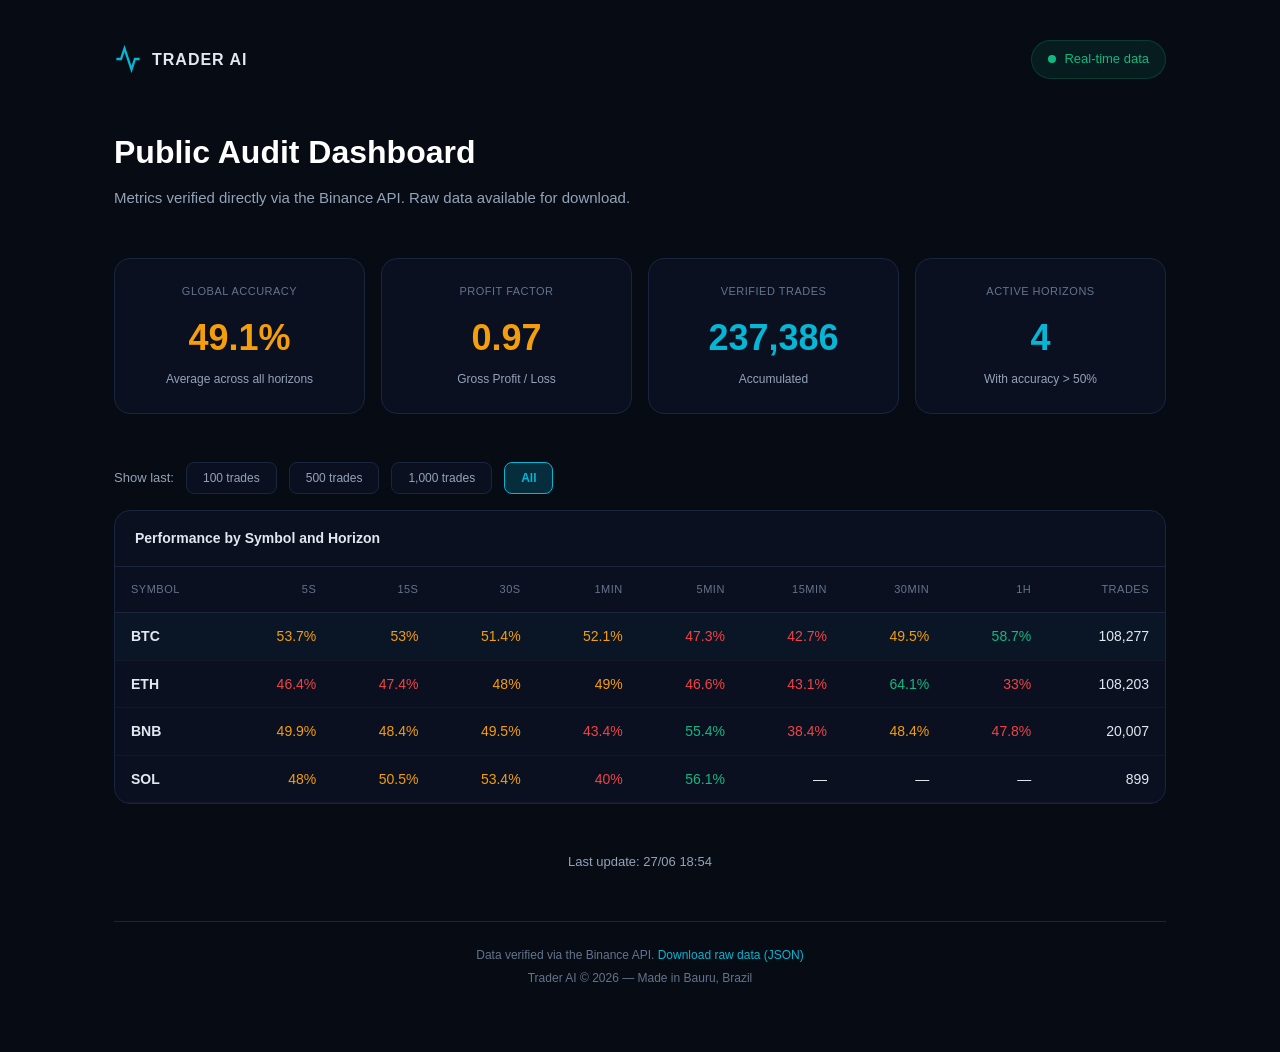
==== dashboard-en.html @ 472f4368 "landing page pronto para o lançamento" ====
<!DOCTYPE html>
<html lang="en">
<head>
    <meta charset="UTF-8">
    <meta name="viewport" content="width=device-width, initial-scale=1.0">
    <meta name="color-scheme" content="light">
    <title>Trader AI — Public Audit</title>
    <link rel="icon" href="data:,">
    <style>
        :root {
            --bg: #060b14;
            --bg-card: #0a1020;
            --border: #1a2540;
            --cyan: #06b6d4;
            --blue: #3b82f6;
            --green: #10b981;
            --red: #ef4444;
            --text: #e2e8f0;
            --text-dim: #94a3b8;
            --text-muted: #64748b;
        }

        * { margin: 0; padding: 0; box-sizing: border-box; }

        body {
            font-family: -apple-system, BlinkMacSystemFont, 'Segoe UI', 'Inter', Roboto, sans-serif;
            background: var(--bg);
            color: var(--text);
            line-height: 1.6;
            -webkit-font-smoothing: antialiased;
            min-height: 100vh;
        }

        .container {
            max-width: 1100px;
            margin: 0 auto;
            padding: 40px 24px;
        }

        /* Header */
        .header {
            display: flex;
            align-items: center;
            justify-content: space-between;
            margin-bottom: 48px;
            flex-wrap: wrap;
            gap: 16px;
        }

        .logo {
            display: flex;
            align-items: center;
            gap: 10px;
            color: var(--text);
            text-decoration: none;
            font-weight: 700;
            font-size: 16px;
            letter-spacing: 1px;
        }

        .logo svg {
            color: var(--cyan);
        }

        .status {
            display: flex;
            align-items: center;
            gap: 8px;
            padding: 8px 16px;
            background: rgba(16, 185, 129, 0.1);
            border: 1px solid rgba(16, 185, 129, 0.2);
            border-radius: 50px;
            font-size: 13px;
            color: var(--green);
        }

        .pulse {
            width: 8px;
            height: 8px;
            background: var(--green);
            border-radius: 50%;
            animation: pulse 2s infinite;
        }

        @keyframes pulse {
            0%, 100% { opacity: 1; }
            50% { opacity: 0.4; }
        }

        h1 {
            font-size: 32px;
            font-weight: 800;
            color: #fff;
            margin-bottom: 8px;
        }

        .subtitle {
            color: var(--text-dim);
            font-size: 15px;
            margin-bottom: 48px;
        }

        /* Cards */
        .cards-grid {
            display: grid;
            grid-template-columns: repeat(4, 1fr);
            gap: 16px;
            margin-bottom: 48px;
        }

        .card {
            background: var(--bg-card);
            border: 1px solid var(--border);
            border-radius: 16px;
            padding: 24px;
            text-align: center;
        }

        .card-label {
            font-size: 11px;
            color: var(--text-muted);
            text-transform: uppercase;
            letter-spacing: 0.5px;
            margin-bottom: 8px;
        }

        .card-value {
            font-size: 36px;
            font-weight: 800;
            color: var(--cyan);
        }

        .card-value.green { color: var(--green); }
        .card-value.yellow { color: #f59e0b; }

        .card-sub {
            font-size: 12px;
            color: var(--text-dim);
            margin-top: 4px;
        }

        /* Tabela */
        .table-section {
            background: var(--bg-card);
            border: 1px solid var(--border);
            border-radius: 16px;
            overflow: hidden;
            margin-bottom: 48px;
        }

        .table-header {
            padding: 16px 20px;
            border-bottom: 1px solid var(--border);
            font-size: 14px;
            font-weight: 600;
            color: var(--text);
        }

        .table-wrapper {
            overflow-x: auto;
        }

        table {
            width: 100%;
            border-collapse: collapse;
            font-size: 14px;
        }

        th {
            text-align: right;
            padding: 14px 16px;
            color: var(--text-muted);
            font-weight: 500;
            font-size: 11px;
            text-transform: uppercase;
            letter-spacing: 0.5px;
            border-bottom: 1px solid var(--border);
        }

        th:first-child { text-align: left; }

        td {
            text-align: right;
            padding: 12px 16px;
            border-bottom: 1px solid rgba(255,255,255,0.04);
            font-weight: 500;
        }

        td:first-child { text-align: left; font-weight: 600; }

        .up { color: var(--green); }
        .down { color: var(--red); }
        .neutral { color: #f59e0b; }

        .highlight-row {
            background: rgba(6, 182, 212, 0.03);
        }

        /* Footer */
        .footer {
            text-align: center;
            padding: 24px 0;
            border-top: 1px solid var(--border);
        }

        .footer p {
            color: var(--text-muted);
            font-size: 12px;
        }

        .footer a {
            color: var(--cyan);
            text-decoration: none;
        }

        .footer a:hover {
            text-decoration: underline;
        }

        .last-update {
            color: var(--text-dim);
            font-size: 13px;
            text-align: center;
            margin-bottom: 48px;
        }

        /* Loading */
        .loading {
            text-align: center;
            padding: 60px;
            color: var(--text-muted);
        }

        .loading-dots {
            display: flex;
            justify-content: center;
            gap: 6px;
            margin-bottom: 16px;
        }

        .loading-dots span {
            width: 8px;
            height: 8px;
            background: var(--cyan);
            border-radius: 50%;
            animation: bounce 1.4s infinite ease-in-out;
        }

        .filter-bar {
    display: flex;
    align-items: center;
    gap: 10px;
    margin-bottom: 16px;
    flex-wrap: wrap;
        }

        .filter-btn {
            padding: 8px 16px;
            border-radius: 8px;
            border: 1px solid var(--border);
            background: var(--bg-card);
            color: var(--text-dim);
            cursor: pointer;
            font-size: 12px;
            font-weight: 500;
            transition: all 0.2s;
        }

        .filter-btn:hover {
            border-color: var(--cyan);
            color: #fff;
            background: rgba(6,182,212,0.1);
        }

        .filter-btn.active {
            background: rgba(6,182,212,0.2);
            border-color: var(--cyan);
            color: var(--cyan);
            font-weight: 600;
        }

        .loading-dots span:nth-child(1) { animation-delay: 0s; }
        .loading-dots span:nth-child(2) { animation-delay: 0.2s; }
        .loading-dots span:nth-child(3) { animation-delay: 0.4s; }

        @keyframes bounce {
            0%, 80%, 100% { transform: scale(0); }
            40% { transform: scale(1); }
        }

        /* Responsivo */
        @media (max-width: 768px) {
            .cards-grid {
                grid-template-columns: repeat(2, 1fr);
            }
            .card-value {
                font-size: 28px;
            }
            h1 {
                font-size: 24px;
            }
        }
    </style>
</head>
<body>
    <div class="container">
        <!-- Header -->
        <div class="header">
            <a href="https://torch-ai-official.github.io/trader-ai/" class="logo">
                <svg width="28" height="28" viewBox="0 0 24 24" fill="none" stroke="currentColor" stroke-width="2">
                    <polyline points="22 12 18 12 15 21 9 3 6 12 2 12"/>
                </svg>
                <span>TRADER AI</span>
            </a>
            <div class="status">
                <span class="pulse"></span>
                Real-time data
            </div>
        </div>

        <h1>Public Audit Dashboard</h1>
        <p class="subtitle">Metrics verified directly via the Binance API. Raw data available for download.</p>

        <!-- Cards de Métricas -->
        <div class="cards-grid" id="metrics-cards">
            <div class="loading">
                <div class="loading-dots">
                    <span></span><span></span><span></span>
                </div>
                <p>Loading metrics...</p>
            </div>
        </div>

        <!-- Add before the table -->
        <div class="filter-bar" style="display:flex;align-items:center;gap:12px;margin-bottom:16px;">
            <span style="font-size:13px;color:#94a3b8;">Show last:</span>
            <button onclick="filtrarTrades(100)" class="filter-btn">100 trades</button>
            <button onclick="filtrarTrades(500)" class="filter-btn">500 trades</button>
            <button onclick="filtrarTrades(1000)" class="filter-btn">1,000 trades</button>
            <button onclick="filtrarTrades(0)" class="filter-btn active">All</button>
        </div>

        <!-- Tabela de Performance -->
        <div class="table-section">
            <div class="table-header">Performance by Symbol and Horizon</div>
            <div class="table-wrapper" id="performance-table">
                <div class="loading">
                    <div class="loading-dots">
                        <span></span><span></span><span></span>
                    </div>
                    <p>Loading performance data...</p>
                </div>
            </div>
        </div>

        <p class="last-update" id="update-time">Last update: --</p>

        <!-- Footer -->
        <div class="footer">
            <p>
                Data verified via the Binance API. 
                <a href="dados.json" target="_blank">Download raw data (JSON)</a>
            </p>
            <p style="margin-top: 4px;">Trader AI &copy; 2026 — Made in Bauru, Brazil</p>
        </div>
    </div>

    <script>
        let dadosAcumulados = null;
        let cacheJanelas = {};   // {100: dados, 500: dados, 1000: dados}

        // Load accumulated data on startup
        fetch('dados.json?t=' + Date.now())
            .then(r => r.json())
            .then(acumulado => {
                dadosAcumulados = acumulado;
                renderMetrics(acumulado);
                renderPerformance(acumulado, 0);
                document.getElementById('update-time').innerText =
                    'Last update: ' + (acumulado.ultima_atualizacao || '--');
            })
            .catch(err => console.error('Error loading data:', err));

        function filtrarTrades(n) {
            document.querySelectorAll('.filter-btn').forEach(b => b.classList.remove('active'));
            event.target.classList.add('active');

            if (n === 0) {
                renderPerformance(dadosAcumulados, 0);
                return;
            }

            // If already cached, use directly
            if (cacheJanelas[n]) {
                renderPerformance(cacheJanelas[n], n);
                return;
            }

            // Fetch the file for the specific window
            document.getElementById('performance-table').innerHTML =
                '<div class="loading"><div class="loading-dots"><span></span><span></span><span></span></div><p>Loading last ' + n + ' trades...</p></div>';

            fetch(`dados_${n}.json?t=` + Date.now())
                .then(r => r.json())
                .then(dados => {
                    cacheJanelas[n] = dados;
                    renderPerformance(dados, n);
                })
                .catch(() => {
                    // Fallback: if the file does not exist yet, notify the user
                    document.getElementById('performance-table').innerHTML =
                        '<div class="loading"><p>⌛ Windowed data not available yet — please wait for the next update cycle.</p></div>';
                });
        }

        function renderMetrics(data) {
            const grid = document.getElementById('metrics-cards');
            const acuraciaGeral = data.acuracia_geral || data.acuracia || 0;
            const profitFactor = data.profit_factor || 0;
            const totalTrades = data.total_trades || 0;
            const melhoresHorizontes = data.melhores_horizontes || 0;

            grid.innerHTML = `
                <div class="card">
                    <div class="card-label">Global Accuracy</div>
                    <div class="card-value ${acuraciaGeral >= 52 ? 'green' : 'yellow'}">${acuraciaGeral}%</div>
                    <div class="card-sub">Average across all horizons</div>
                </div>
                <div class="card">
                    <div class="card-label">Profit Factor</div>
                    <div class="card-value ${profitFactor >= 1.2 ? 'green' : 'yellow'}">${profitFactor}</div>
                    <div class="card-sub">Gross Profit / Loss</div>
                </div>
                <div class="card">
                    <div class="card-label">Verified Trades</div>
                    <div class="card-value">${Number(totalTrades).toLocaleString()}</div>
                    <div class="card-sub">Accumulated</div>
                </div>
                <div class="card">
                    <div class="card-label">Active Horizons</div>
                    <div class="card-value">${melhoresHorizontes}</div>
                    <div class="card-sub">With accuracy > 50%</div>
                </div>
            `;
        }

        function renderPerformance(data, filtroN) {
            const tableDiv = document.getElementById('performance-table');
            const tableHeader = document.querySelector('.table-header');
            
            if (filtroN > 0) {
                tableHeader.innerHTML = `Performance <span style="font-size:11px;color:var(--cyan);">(last ${filtroN} trades)</span>`;
            } else {
                tableHeader.innerHTML = 'Performance by Symbol and Horizon';
            }
            
            if (!data.performance || data.performance.length === 0) {
                tableDiv.innerHTML = '<div class="loading"><p>📊 No performance data available yet.</p></div>';
                return;
            }

            let html = `
                <table>
                    <thead>
                        <tr>
                            <th>Symbol</th>
                            <th>5s</th>
                            <th>15s</th>
                            <th>30s</th>
                            <th>1min</th>
                            <th>5min</th>
                            <th>15min</th>
                            <th>30min</th>
                            <th>1h</th>
                            <th>Trades</th>
                        </tr>
                    </thead>
                    <tbody>
            `;

            data.performance.forEach((moeda, idx) => {
                const rowClass = idx === 0 ? 'highlight-row' : '';
                html += `<tr class="${rowClass}">
                    <td><strong>${moeda.symbol}</strong></td>
                    ${moeda.acuracia_5s !== undefined ? `<td class="${getColor(moeda.acuracia_5s)}">${moeda.acuracia_5s}%</td>` : '<td>—</td>'}
                    ${moeda.acuracia_15s !== undefined ? `<td class="${getColor(moeda.acuracia_15s)}">${moeda.acuracia_15s}%</td>` : '<td>—</td>'}
                    ${moeda.acuracia_30s !== undefined ? `<td class="${getColor(moeda.acuracia_30s)}">${moeda.acuracia_30s}%</td>` : '<td>—</td>'}
                    ${moeda.acuracia_60s !== undefined ? `<td class="${getColor(moeda.acuracia_60s)}">${moeda.acuracia_60s}%</td>` : '<td>—</td>'}
                    ${moeda.acuracia_300s !== undefined ? `<td class="${getColor(moeda.acuracia_300s)}">${moeda.acuracia_300s}%</td>` : '<td>—</td>'}
                    ${moeda.acuracia_900s !== undefined ? `<td class="${getColor(moeda.acuracia_900s)}">${moeda.acuracia_900s}%</td>` : '<td>—</td>'}
                    ${moeda.acuracia_1800s !== undefined ? `<td class="${getColor(moeda.acuracia_1800s)}">${moeda.acuracia_1800s}%</td>` : '<td>—</td>'}
                    ${moeda.acuracia_3600s !== undefined ? `<td class="${getColor(moeda.acuracia_3600s)}">${moeda.acuracia_3600s}%</td>` : '<td>—</td>'}
                    <td>${Number(moeda.total_trades || 0).toLocaleString()}</td>
                </tr>`;
            });

            html += '</tbody></table>';
            tableDiv.innerHTML = html;
        }

        function getColor(valor) {
            if (valor >= 55) return 'up';
            if (valor >= 48) return 'neutral';
            return 'down';
        }
    </script>
</body>
</html>
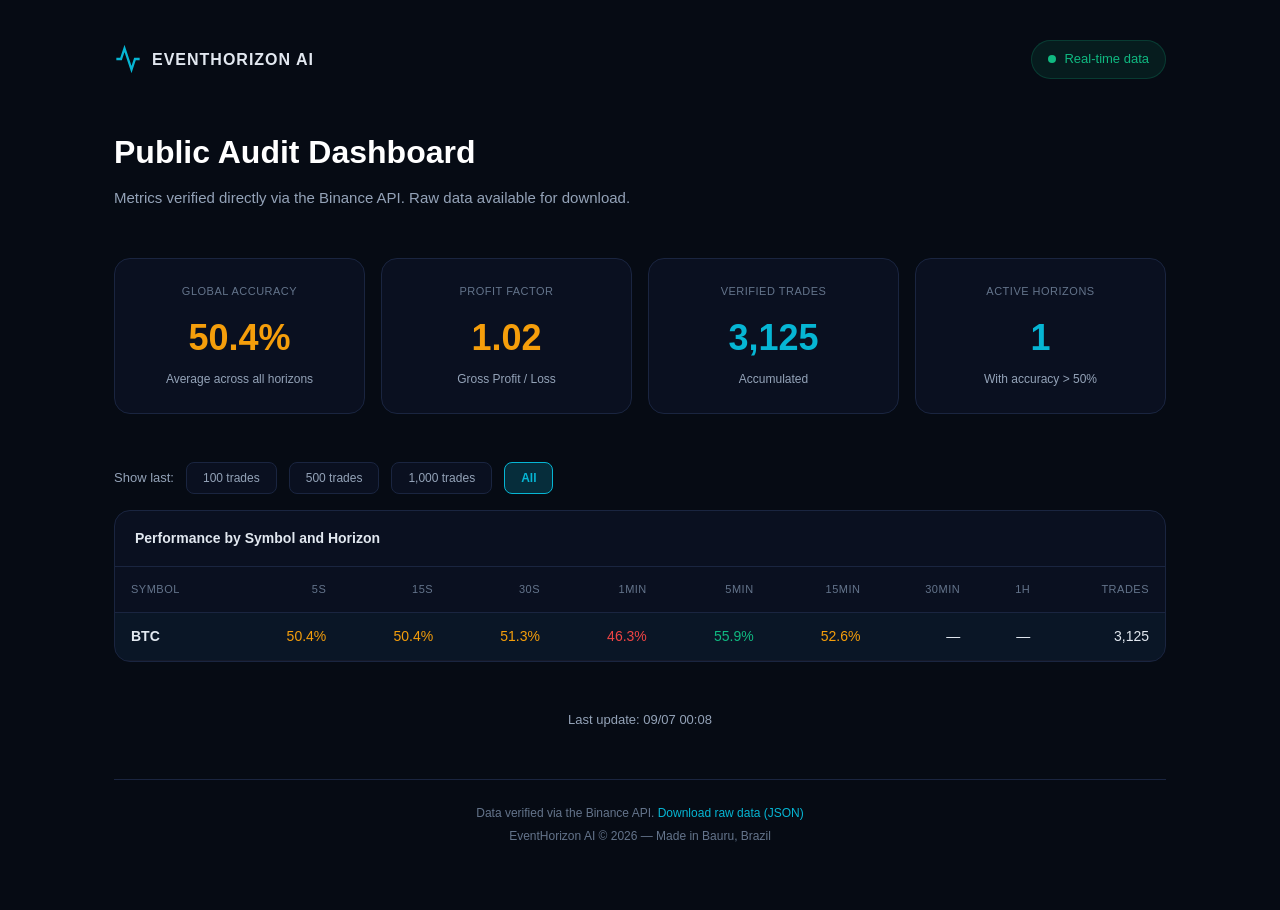
==== commit 36290be8: "deleted data" ====
--- a/dashboard-en.html
+++ b/dashboard-en.html
@@ -4,7 +4,7 @@
     <meta charset="UTF-8">
     <meta name="viewport" content="width=device-width, initial-scale=1.0">
     <meta name="color-scheme" content="light">
-    <title>Trader AI — Public Audit</title>
+    <title>EventHorizon AI — Public Audit</title>
     <link rel="icon" href="data:,">
     <style>
         :root {
@@ -310,7 +310,7 @@
                 <svg width="28" height="28" viewBox="0 0 24 24" fill="none" stroke="currentColor" stroke-width="2">
                     <polyline points="22 12 18 12 15 21 9 3 6 12 2 12"/>
                 </svg>
-                <span>TRADER AI</span>
+                <span>EVENTHORIZON AI</span>
             </a>
             <div class="status">
                 <span class="pulse"></span>
@@ -361,7 +361,7 @@
                 Data verified via the Binance API. 
                 <a href="dados.json" target="_blank">Download raw data (JSON)</a>
             </p>
-            <p style="margin-top: 4px;">Trader AI &copy; 2026 — Made in Bauru, Brazil</p>
+            <p style="margin-top: 4px;">EventHorizon AI &copy; 2026 — Made in Bauru, Brazil</p>
         </div>
     </div>
 
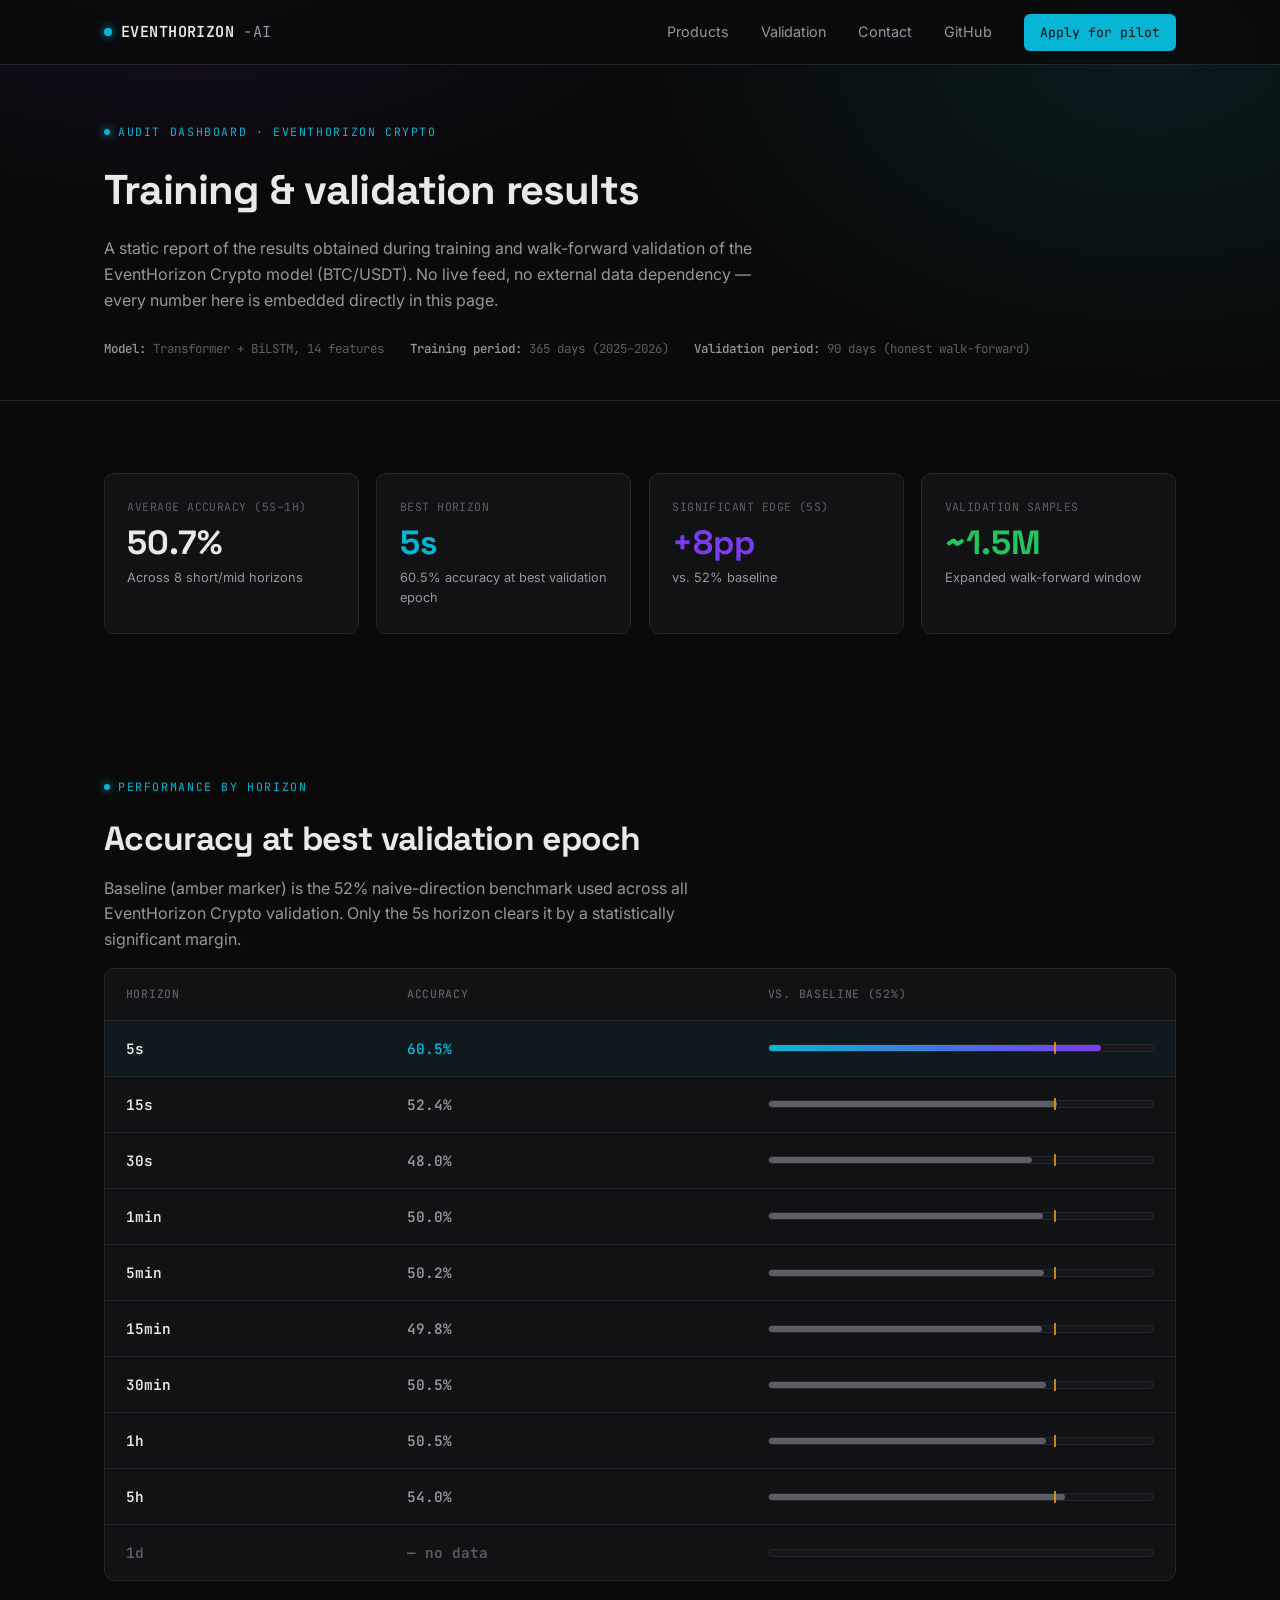
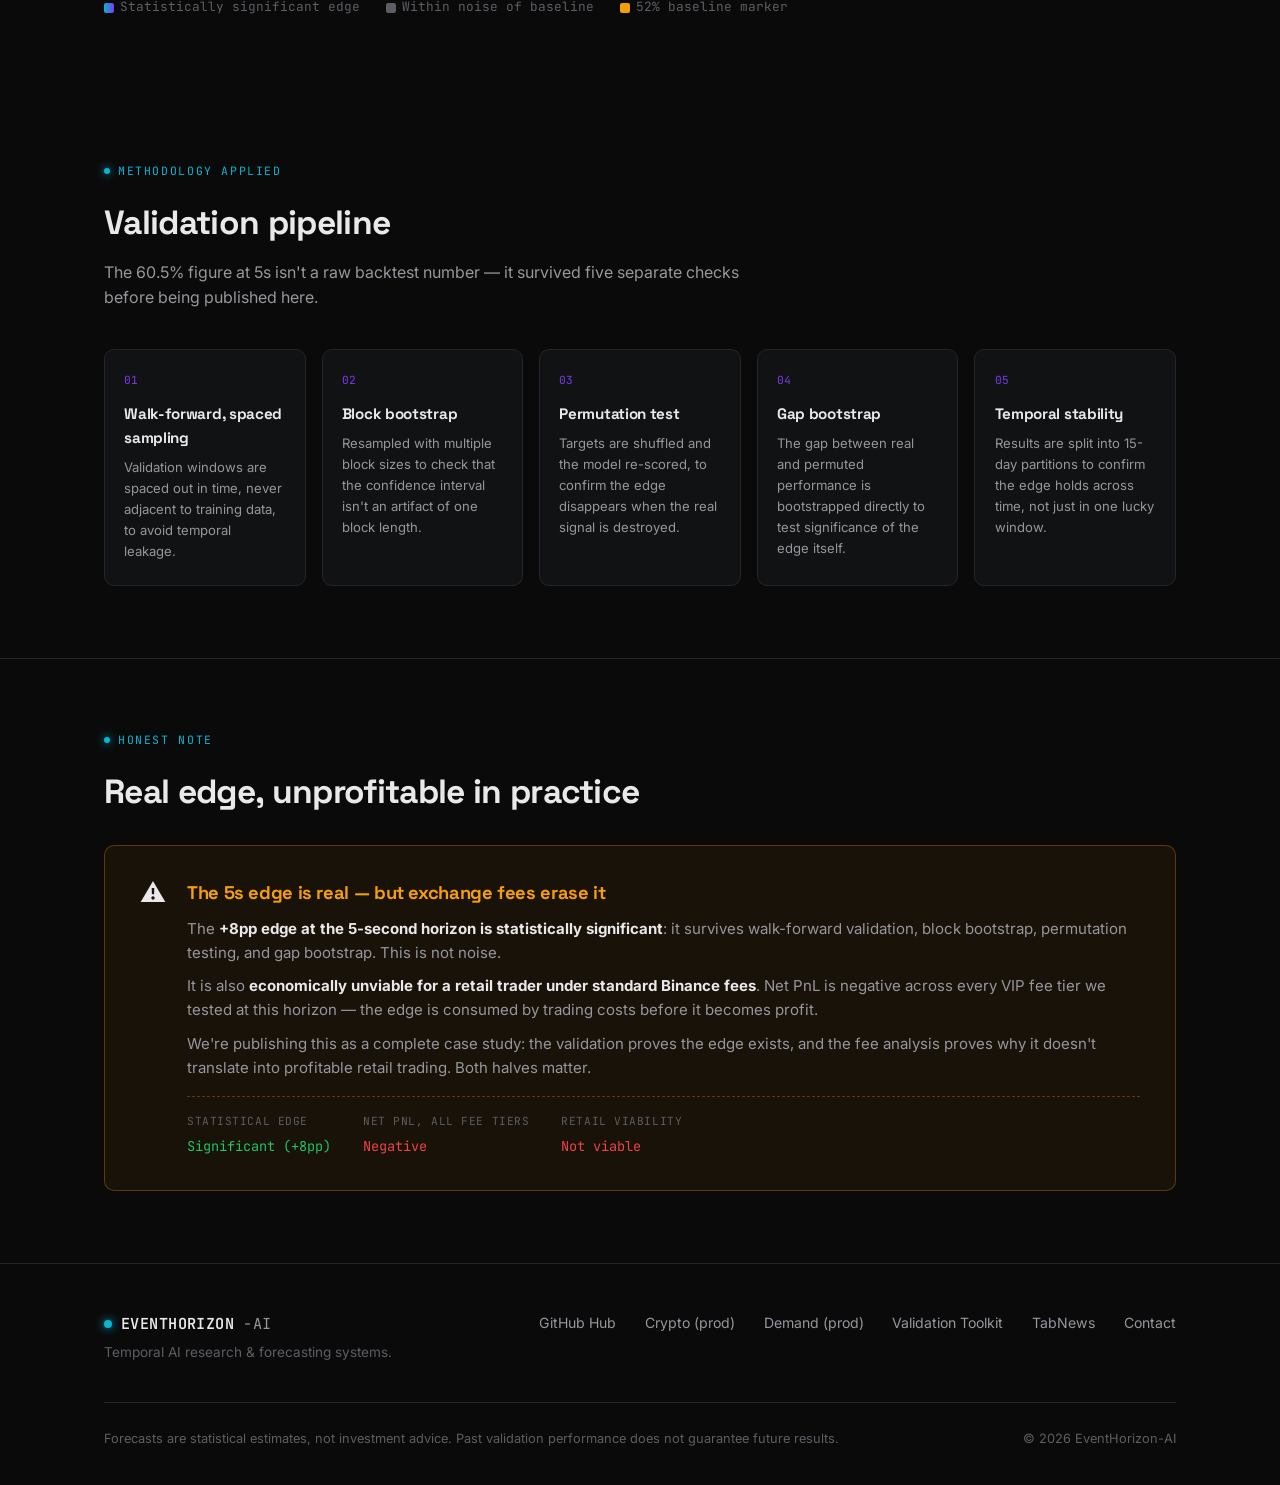
==== commit d087fbb5: "dashboard.html atualizado" ====
--- a/dashboard-en.html
+++ b/dashboard-en.html
@@ -1,508 +1,475 @@
 <!DOCTYPE html>
 <html lang="en">
 <head>
-    <meta charset="UTF-8">
-    <meta name="viewport" content="width=device-width, initial-scale=1.0">
-    <meta name="color-scheme" content="light">
-    <title>EventHorizon AI — Public Audit</title>
-    <link rel="icon" href="data:,">
-    <style>
-        :root {
-            --bg: #060b14;
-            --bg-card: #0a1020;
-            --border: #1a2540;
-            --cyan: #06b6d4;
-            --blue: #3b82f6;
-            --green: #10b981;
-            --red: #ef4444;
-            --text: #e2e8f0;
-            --text-dim: #94a3b8;
-            --text-muted: #64748b;
-        }
-
-        * { margin: 0; padding: 0; box-sizing: border-box; }
-
-        body {
-            font-family: -apple-system, BlinkMacSystemFont, 'Segoe UI', 'Inter', Roboto, sans-serif;
-            background: var(--bg);
-            color: var(--text);
-            line-height: 1.6;
-            -webkit-font-smoothing: antialiased;
-            min-height: 100vh;
-        }
-
-        .container {
-            max-width: 1100px;
-            margin: 0 auto;
-            padding: 40px 24px;
-        }
-
-        /* Header */
-        .header {
-            display: flex;
-            align-items: center;
-            justify-content: space-between;
-            margin-bottom: 48px;
-            flex-wrap: wrap;
-            gap: 16px;
-        }
-
-        .logo {
-            display: flex;
-            align-items: center;
-            gap: 10px;
-            color: var(--text);
-            text-decoration: none;
-            font-weight: 700;
-            font-size: 16px;
-            letter-spacing: 1px;
-        }
-
-        .logo svg {
-            color: var(--cyan);
-        }
-
-        .status {
-            display: flex;
-            align-items: center;
-            gap: 8px;
-            padding: 8px 16px;
-            background: rgba(16, 185, 129, 0.1);
-            border: 1px solid rgba(16, 185, 129, 0.2);
-            border-radius: 50px;
-            font-size: 13px;
-            color: var(--green);
-        }
-
-        .pulse {
-            width: 8px;
-            height: 8px;
-            background: var(--green);
-            border-radius: 50%;
-            animation: pulse 2s infinite;
-        }
-
-        @keyframes pulse {
-            0%, 100% { opacity: 1; }
-            50% { opacity: 0.4; }
-        }
-
-        h1 {
-            font-size: 32px;
-            font-weight: 800;
-            color: #fff;
-            margin-bottom: 8px;
-        }
-
-        .subtitle {
-            color: var(--text-dim);
-            font-size: 15px;
-            margin-bottom: 48px;
-        }
-
-        /* Cards */
-        .cards-grid {
-            display: grid;
-            grid-template-columns: repeat(4, 1fr);
-            gap: 16px;
-            margin-bottom: 48px;
-        }
-
-        .card {
-            background: var(--bg-card);
-            border: 1px solid var(--border);
-            border-radius: 16px;
-            padding: 24px;
-            text-align: center;
-        }
-
-        .card-label {
-            font-size: 11px;
-            color: var(--text-muted);
-            text-transform: uppercase;
-            letter-spacing: 0.5px;
-            margin-bottom: 8px;
-        }
-
-        .card-value {
-            font-size: 36px;
-            font-weight: 800;
-            color: var(--cyan);
-        }
-
-        .card-value.green { color: var(--green); }
-        .card-value.yellow { color: #f59e0b; }
-
-        .card-sub {
-            font-size: 12px;
-            color: var(--text-dim);
-            margin-top: 4px;
-        }
-
-        /* Tabela */
-        .table-section {
-            background: var(--bg-card);
-            border: 1px solid var(--border);
-            border-radius: 16px;
-            overflow: hidden;
-            margin-bottom: 48px;
-        }
-
-        .table-header {
-            padding: 16px 20px;
-            border-bottom: 1px solid var(--border);
-            font-size: 14px;
-            font-weight: 600;
-            color: var(--text);
-        }
-
-        .table-wrapper {
-            overflow-x: auto;
-        }
-
-        table {
-            width: 100%;
-            border-collapse: collapse;
-            font-size: 14px;
-        }
-
-        th {
-            text-align: right;
-            padding: 14px 16px;
-            color: var(--text-muted);
-            font-weight: 500;
-            font-size: 11px;
-            text-transform: uppercase;
-            letter-spacing: 0.5px;
-            border-bottom: 1px solid var(--border);
-        }
-
-        th:first-child { text-align: left; }
-
-        td {
-            text-align: right;
-            padding: 12px 16px;
-            border-bottom: 1px solid rgba(255,255,255,0.04);
-            font-weight: 500;
-        }
-
-        td:first-child { text-align: left; font-weight: 600; }
-
-        .up { color: var(--green); }
-        .down { color: var(--red); }
-        .neutral { color: #f59e0b; }
-
-        .highlight-row {
-            background: rgba(6, 182, 212, 0.03);
-        }
-
-        /* Footer */
-        .footer {
-            text-align: center;
-            padding: 24px 0;
-            border-top: 1px solid var(--border);
-        }
-
-        .footer p {
-            color: var(--text-muted);
-            font-size: 12px;
-        }
-
-        .footer a {
-            color: var(--cyan);
-            text-decoration: none;
-        }
-
-        .footer a:hover {
-            text-decoration: underline;
-        }
-
-        .last-update {
-            color: var(--text-dim);
-            font-size: 13px;
-            text-align: center;
-            margin-bottom: 48px;
-        }
-
-        /* Loading */
-        .loading {
-            text-align: center;
-            padding: 60px;
-            color: var(--text-muted);
-        }
-
-        .loading-dots {
-            display: flex;
-            justify-content: center;
-            gap: 6px;
-            margin-bottom: 16px;
-        }
-
-        .loading-dots span {
-            width: 8px;
-            height: 8px;
-            background: var(--cyan);
-            border-radius: 50%;
-            animation: bounce 1.4s infinite ease-in-out;
-        }
-
-        .filter-bar {
-    display: flex;
-    align-items: center;
-    gap: 10px;
-    margin-bottom: 16px;
-    flex-wrap: wrap;
-        }
-
-        .filter-btn {
-            padding: 8px 16px;
-            border-radius: 8px;
-            border: 1px solid var(--border);
-            background: var(--bg-card);
-            color: var(--text-dim);
-            cursor: pointer;
-            font-size: 12px;
-            font-weight: 500;
-            transition: all 0.2s;
-        }
-
-        .filter-btn:hover {
-            border-color: var(--cyan);
-            color: #fff;
-            background: rgba(6,182,212,0.1);
-        }
-
-        .filter-btn.active {
-            background: rgba(6,182,212,0.2);
-            border-color: var(--cyan);
-            color: var(--cyan);
-            font-weight: 600;
-        }
-
-        .loading-dots span:nth-child(1) { animation-delay: 0s; }
-        .loading-dots span:nth-child(2) { animation-delay: 0.2s; }
-        .loading-dots span:nth-child(3) { animation-delay: 0.4s; }
-
-        @keyframes bounce {
-            0%, 80%, 100% { transform: scale(0); }
-            40% { transform: scale(1); }
-        }
-
-        /* Responsivo */
-        @media (max-width: 768px) {
-            .cards-grid {
-                grid-template-columns: repeat(2, 1fr);
-            }
-            .card-value {
-                font-size: 28px;
-            }
-            h1 {
-                font-size: 24px;
-            }
-        }
-    </style>
+<meta charset="UTF-8">
+<meta name="viewport" content="width=device-width, initial-scale=1.0">
+<meta name="color-scheme" content="dark">
+<title>Audit Dashboard — EventHorizon Crypto</title>
+<meta name="description" content="Static audit report of EventHorizon Crypto (BTC/USDT) training and validation results — accuracy by horizon, validation pipeline, and an honest note on economic viability.">
+<link rel="icon" href="data:,">
+<link rel="preconnect" href="https://fonts.googleapis.com">
+<link rel="preconnect" href="https://fonts.gstatic.com" crossorigin>
+<link href="https://fonts.googleapis.com/css2?family=Space+Grotesk:wght@500;600;700&family=JetBrains+Mono:wght@400;500;600&family=Inter:wght@400;500;600&display=swap" rel="stylesheet">
+<style>
+
+  /* ============ TOKENS (shared with landing page) ============ */
+  :root{
+    --bg:        #0a0a0a;
+    --surface:   #111214;
+    --surface-2: #16181c;
+    --border:    #24262b;
+    --border-hi: #33363c;
+
+    --cyan:      #06b6d4;
+    --cyan-dim:  #0e7490;
+    --purple:    #7c3aed;
+    --amber:     #f59e0b;
+    --green:     #22c55e;
+    --red:       #ef4444;
+
+    --text:      #e9e9ea;
+    --text-dim:  #96979c;
+    --text-faint:#5c5e64;
+
+    --display: 'Space Grotesk', system-ui, sans-serif;
+    --mono: 'JetBrains Mono', 'SFMono-Regular', Menlo, monospace;
+    --body: 'Inter', system-ui, sans-serif;
+
+    --radius: 10px;
+    --wrap: 1120px;
+  }
+
+  *{ box-sizing:border-box; margin:0; padding:0; }
+  html{ scroll-behavior:smooth; }
+  body{
+    background:var(--bg);
+    color:var(--text);
+    font-family:var(--body);
+    line-height:1.6;
+    -webkit-font-smoothing:antialiased;
+  }
+  body::before{
+    content:"";
+    position:fixed; inset:0;
+    background:
+      radial-gradient(ellipse 900px 500px at 15% -10%, rgba(124,58,237,.14), transparent 60%),
+      radial-gradient(ellipse 900px 600px at 90% 5%, rgba(6,182,212,.10), transparent 60%);
+    pointer-events:none;
+    z-index:0;
+  }
+  .wrap{ max-width:var(--wrap); margin:0 auto; padding:0 1.5rem; position:relative; z-index:1; }
+  a{ color:inherit; text-decoration:none; }
+  :focus-visible{ outline:2px solid var(--cyan); outline-offset:3px; }
+
+  h1,h2,h3,h4{ font-family:var(--display); letter-spacing:-0.02em; color:var(--text); }
+  .eyebrow{
+    font-family:var(--mono); font-size:.72rem; letter-spacing:.14em; text-transform:uppercase;
+    color:var(--cyan); display:flex; align-items:center; gap:.5rem; margin-bottom:1rem;
+  }
+  .eyebrow::before{ content:""; width:6px; height:6px; border-radius:50%; background:var(--cyan); box-shadow:0 0 8px var(--cyan); }
+
+  section{ position:relative; z-index:1; padding:4.5rem 0; }
+  section h2{ font-size:clamp(1.5rem,3vw,2.1rem); }
+  .section-sub{ color:var(--text-dim); max-width:640px; margin-top:.6rem; font-size:1rem; }
+
+  .pass-chip{
+    display:inline-flex; align-items:center; gap:.4rem;
+    font-family:var(--mono); font-size:.78rem; color:var(--green);
+    background:rgba(34,197,94,.08); border:1px solid rgba(34,197,94,.25);
+    padding:.3rem .65rem; border-radius:6px;
+  }
+  .pass-chip::before{ content:"✓"; font-weight:700; }
+
+  .btn{
+    display:inline-flex; align-items:center; gap:.55rem;
+    font-family:var(--mono); font-size:.85rem; font-weight:500;
+    padding:.85rem 1.4rem; border-radius:7px; border:1px solid transparent;
+    transition:transform .15s, filter .15s, border-color .15s;
+  }
+  .btn:hover{ transform:translateY(-1px); }
+  .btn-primary{ background:var(--cyan); color:#04141a; }
+  .btn-primary:hover{ filter:brightness(1.1); }
+  .btn-outline{ border-color:var(--border-hi); color:var(--text); }
+  .btn-outline:hover{ border-color:var(--cyan); color:var(--cyan); }
+
+  /* ============ NAVBAR (identical to landing page) ============ */
+  .navbar{
+    position:sticky; top:0; z-index:50;
+    background:rgba(10,10,10,.85); backdrop-filter:blur(10px);
+    border-bottom:1px solid var(--border);
+  }
+  .nav-content{ display:flex; align-items:center; justify-content:space-between; height:64px; }
+  .logo{ display:flex; align-items:center; gap:.55rem; font-family:var(--mono); font-weight:600; font-size:.95rem; letter-spacing:.03em; }
+  .logo .dot{ width:8px; height:8px; border-radius:50%; background:var(--cyan); box-shadow:0 0 10px var(--cyan); }
+  .logo span.dim{ color:var(--text-dim); font-weight:400; }
+  .nav-links{ display:flex; align-items:center; gap:2rem; font-size:.9rem; color:var(--text-dim); }
+  .nav-links a:hover{ color:var(--text); }
+  .nav-cta{
+    font-family:var(--mono); font-size:.82rem; color:var(--bg) !important;
+    background:var(--cyan); padding:.5rem 1rem; border-radius:6px;
+    transition:filter .15s;
+  }
+  .nav-cta:hover{ filter:brightness(1.1); }
+
+  /* ============ PAGE HEADER ============ */
+  .page-header{ padding:3.6rem 0 2.6rem; border-bottom:1px solid var(--border); }
+  .page-header h1{ font-size:clamp(1.9rem,4vw,2.6rem); margin-bottom:.8rem; }
+  .page-header .section-sub{ max-width:680px; }
+  .header-meta{
+    display:flex; gap:1.6rem; flex-wrap:wrap; margin-top:1.6rem;
+    font-family:var(--mono); font-size:.78rem; color:var(--text-faint);
+  }
+  .header-meta strong{ color:var(--text-dim); font-weight:500; }
+
+  /* ============ METRIC CARDS ============ */
+  .metrics-grid{ display:grid; grid-template-columns:repeat(4,1fr); gap:1.1rem; }
+  .metric-card{
+    background:var(--surface); border:1px solid var(--border); border-radius:var(--radius);
+    padding:1.5rem 1.4rem;
+  }
+  .metric-card .metric-label{ font-family:var(--mono); font-size:.72rem; letter-spacing:.04em; text-transform:uppercase; color:var(--text-faint); margin-bottom:.6rem; }
+  .metric-card .metric-value{ font-family:var(--display); font-size:2.1rem; font-weight:700; line-height:1; }
+  .metric-card .metric-value.cyan{ color:var(--cyan); }
+  .metric-card .metric-value.purple{ color:var(--purple); }
+  .metric-card .metric-value.green{ color:var(--green); }
+  .metric-card .metric-sub{ font-size:.8rem; color:var(--text-dim); margin-top:.5rem; }
+
+  /* ============ PERFORMANCE TABLE ============ */
+  .perf-table-wrap{
+    background:var(--surface); border:1px solid var(--border); border-radius:var(--radius);
+    overflow:hidden; margin-top:1rem;
+  }
+  table{ width:100%; border-collapse:collapse; }
+  thead th{
+    text-align:left; font-family:var(--mono); font-size:.72rem; letter-spacing:.06em; text-transform:uppercase;
+    color:var(--text-faint); padding:1rem 1.3rem; border-bottom:1px solid var(--border); font-weight:500;
+  }
+  tbody td{ padding:1rem 1.3rem; border-bottom:1px solid var(--border); font-size:.9rem; vertical-align:middle; }
+  tbody tr:last-child td{ border-bottom:none; }
+  tbody tr.highlight{ background:rgba(6,182,212,.05); }
+  tbody tr.nodata td{ color:var(--text-faint); }
+  .horizon-cell{ font-family:var(--mono); font-weight:600; }
+  .acc-cell{ font-family:var(--mono); font-weight:600; white-space:nowrap; }
+  .acc-cell.sig{ color:var(--cyan); }
+  .acc-cell.flat{ color:var(--text-dim); }
+  .bar-cell{ width:40%; }
+  .bar-track{
+    position:relative; height:8px; background:var(--surface-2); border-radius:4px; overflow:visible;
+    border:1px solid var(--border);
+  }
+  .bar-fill{ position:absolute; top:0; left:0; height:100%; border-radius:4px; background:var(--text-faint); }
+  .bar-fill.sig{ background:linear-gradient(90deg,var(--cyan),var(--purple)); }
+  .baseline-mark{
+    position:absolute; top:-3px; bottom:-3px; width:2px; background:var(--amber); opacity:.8;
+  }
+  .table-legend{ display:flex; gap:1.6rem; flex-wrap:wrap; margin-top:1rem; font-size:.8rem; color:var(--text-faint); font-family:var(--mono); }
+  .table-legend span{ display:inline-flex; align-items:center; gap:.4rem; }
+  .legend-swatch{ width:10px; height:10px; border-radius:2px; display:inline-block; }
+
+  /* ============ VALIDATION PIPELINE (reused pattern) ============ */
+  .pipeline-grid{ display:grid; grid-template-columns:repeat(5,1fr); gap:1rem; margin-top:2.4rem; }
+  .pipeline-step{
+    background:var(--surface); border:1px solid var(--border); border-radius:var(--radius);
+    padding:1.4rem 1.2rem;
+  }
+  .pipeline-step .step-index{ font-family:var(--mono); font-size:.7rem; color:var(--purple); margin-bottom:.7rem; display:block; }
+  .pipeline-step h4{ font-size:.95rem; margin-bottom:.45rem; }
+  .pipeline-step p{ font-size:.82rem; color:var(--text-dim); }
+
+  /* ============ HONEST NOTE ============ */
+  .honest-section{ border-top:1px solid var(--border); }
+  .honest-box{
+    background:rgba(245,158,11,.06); border:1px solid rgba(245,158,11,.3);
+    border-radius:var(--radius); padding:2rem 2.2rem; display:flex; gap:1.3rem; align-items:flex-start;
+  }
+  .honest-box .icon{ font-size:1.6rem; line-height:1; flex-shrink:0; margin-top:.15rem; }
+  .honest-box h3{ color:var(--amber); font-size:1.15rem; margin-bottom:.6rem; }
+  .honest-box p{ color:var(--text-dim); font-size:.94rem; margin-bottom:.6rem; }
+  .honest-box p:last-child{ margin-bottom:0; }
+  .honest-box strong{ color:var(--text); }
+  .honest-verdict{
+    margin-top:1rem; padding-top:1rem; border-top:1px dashed rgba(245,158,11,.3);
+    font-family:var(--mono); font-size:.85rem; display:flex; gap:2rem; flex-wrap:wrap;
+  }
+  .honest-verdict div span.k{ display:block; color:var(--text-faint); font-size:.7rem; text-transform:uppercase; letter-spacing:.05em; margin-bottom:.3rem; }
+  .honest-verdict div span.v{ color:var(--text); }
+  .honest-verdict .v.neg{ color:var(--red); }
+  .honest-verdict .v.pos{ color:var(--green); }
+
+  /* ============ FOOTER (identical to landing page) ============ */
+  footer{ border-top:1px solid var(--border); padding:3rem 0 2.2rem; }
+  .footer-grid{ display:flex; justify-content:space-between; align-items:flex-start; flex-wrap:wrap; gap:2rem; }
+  .footer-brand p{ color:var(--text-faint); font-size:.85rem; margin-top:.4rem; }
+  .footer-links{ display:flex; gap:1.8rem; flex-wrap:wrap; font-size:.88rem; color:var(--text-dim); }
+  .footer-links a:hover{ color:var(--cyan); }
+  .footer-bottom{ margin-top:2.4rem; padding-top:1.6rem; border-top:1px solid var(--border); font-size:.8rem; color:var(--text-faint); display:flex; justify-content:space-between; flex-wrap:wrap; gap:.6rem; }
+
+  /* ============ RESPONSIVE ============ */
+  @media (max-width:860px){
+    .metrics-grid{ grid-template-columns:1fr 1fr; }
+    .pipeline-grid{ grid-template-columns:1fr 1fr; }
+    .nav-links{ gap:1.1rem; font-size:.82rem; }
+    .nav-links a:not(.nav-cta){ display:none; }
+    .bar-cell{ width:30%; }
+  }
+  @media (max-width:640px){
+    thead{ display:none; }
+    table, tbody, tr, td{ display:block; width:100%; }
+    tbody tr{ padding:1rem 1.3rem; }
+    tbody td{ border:none; padding:.35rem 0; display:flex; justify-content:space-between; gap:1rem; }
+    tbody td.bar-cell{ display:block; padding-top:.6rem; }
+    tbody td::before{ content:attr(data-label); font-family:var(--mono); font-size:.7rem; color:var(--text-faint); text-transform:uppercase; }
+    tbody tr:not(:last-child){ border-bottom:1px solid var(--border); }
+  }
+  @media (max-width:520px){
+    section{ padding:3rem 0; }
+    .metrics-grid{ grid-template-columns:1fr; }
+    .pipeline-grid{ grid-template-columns:1fr; }
+    .honest-box{ flex-direction:column; padding:1.5rem; }
+    .footer-bottom{ flex-direction:column; }
+  }
+</style>
 </head>
 <body>
-    <div class="container">
-        <!-- Header -->
-        <div class="header">
-            <a href="https://torch-ai-official.github.io/trader-ai/" class="logo">
-                <svg width="28" height="28" viewBox="0 0 24 24" fill="none" stroke="currentColor" stroke-width="2">
-                    <polyline points="22 12 18 12 15 21 9 3 6 12 2 12"/>
-                </svg>
-                <span>EVENTHORIZON AI</span>
-            </a>
-            <div class="status">
-                <span class="pulse"></span>
-                Real-time data
-            </div>
+
+<!-- ══ NAVBAR ══ -->
+<nav class="navbar">
+  <div class="wrap nav-content">
+    <a href="index-en.html" class="logo"><span class="dot"></span>EVENTHORIZON<span class="dim">-AI</span></a>
+    <div class="nav-links">
+      <a href="index-en.html#products">Products</a>
+      <a href="index-en.html#validation">Validation</a>
+      <a href="index-en.html#contact">Contact</a>
+      <a href="https://github.com/EventHorizon-ia/EventHorizon" target="_blank" rel="noopener">GitHub</a>
+      <a href="index-en.html#contact" class="nav-cta">Apply for pilot</a>
+    </div>
+  </div>
+</nav>
+
+<!-- ══ PAGE HEADER ══ -->
+<header class="page-header">
+  <div class="wrap">
+    <div class="eyebrow">Audit Dashboard · EventHorizon Crypto</div>
+    <h1>Training &amp; validation results</h1>
+    <p class="section-sub">
+      A static report of the results obtained during training and walk-forward validation of the EventHorizon Crypto model (BTC/USDT). No live feed, no external data dependency — every number here is embedded directly in this page.
+    </p>
+    <div class="header-meta">
+      <span><strong>Model:</strong> Transformer + BiLSTM, 14 features</span>
+      <span><strong>Training period:</strong> 365 days (2025–2026)</span>
+      <span><strong>Validation period:</strong> 90 days (honest walk-forward)</span>
+    </div>
+  </div>
+</header>
+
+<!-- ══ METRIC CARDS ══ -->
+<section>
+  <div class="wrap">
+    <div class="metrics-grid">
+      <div class="metric-card">
+        <div class="metric-label">Average accuracy (5s–1h)</div>
+        <div class="metric-value">50.7%</div>
+        <div class="metric-sub">Across 8 short/mid horizons</div>
+      </div>
+      <div class="metric-card">
+        <div class="metric-label">Best horizon</div>
+        <div class="metric-value cyan">5s</div>
+        <div class="metric-sub">60.5% accuracy at best validation epoch</div>
+      </div>
+      <div class="metric-card">
+        <div class="metric-label">Significant edge (5s)</div>
+        <div class="metric-value purple">+8pp</div>
+        <div class="metric-sub">vs. 52% baseline</div>
+      </div>
+      <div class="metric-card">
+        <div class="metric-label">Validation samples</div>
+        <div class="metric-value green">~1.5M</div>
+        <div class="metric-sub">Expanded walk-forward window</div>
+      </div>
+    </div>
+  </div>
+</section>
+
+<!-- ══ PERFORMANCE TABLE ══ -->
+<section id="performance">
+  <div class="wrap">
+    <div class="eyebrow">Performance by horizon</div>
+    <h2>Accuracy at best validation epoch</h2>
+    <p class="section-sub">Baseline (amber marker) is the 52% naive-direction benchmark used across all EventHorizon Crypto validation. Only the 5s horizon clears it by a statistically significant margin.</p>
+
+    <div class="perf-table-wrap">
+      <table>
+        <thead>
+          <tr>
+            <th>Horizon</th>
+            <th>Accuracy</th>
+            <th class="bar-cell">vs. baseline (52%)</th>
+          </tr>
+        </thead>
+        <tbody>
+          <tr class="highlight">
+            <td class="horizon-cell" data-label="Horizon">5s</td>
+            <td class="acc-cell sig" data-label="Accuracy">60.5%</td>
+            <td class="bar-cell" data-label="vs. baseline">
+              <div class="bar-track"><div class="bar-fill sig" style="width:86.4%"></div><div class="baseline-mark" style="left:74.3%"></div></div>
+            </td>
+          </tr>
+          <tr>
+            <td class="horizon-cell" data-label="Horizon">15s</td>
+            <td class="acc-cell flat" data-label="Accuracy">52.4%</td>
+            <td class="bar-cell" data-label="vs. baseline">
+              <div class="bar-track"><div class="bar-fill" style="width:74.9%"></div><div class="baseline-mark" style="left:74.3%"></div></div>
+            </td>
+          </tr>
+          <tr>
+            <td class="horizon-cell" data-label="Horizon">30s</td>
+            <td class="acc-cell flat" data-label="Accuracy">48.0%</td>
+            <td class="bar-cell" data-label="vs. baseline">
+              <div class="bar-track"><div class="bar-fill" style="width:68.6%"></div><div class="baseline-mark" style="left:74.3%"></div></div>
+            </td>
+          </tr>
+          <tr>
+            <td class="horizon-cell" data-label="Horizon">1min</td>
+            <td class="acc-cell flat" data-label="Accuracy">50.0%</td>
+            <td class="bar-cell" data-label="vs. baseline">
+              <div class="bar-track"><div class="bar-fill" style="width:71.4%"></div><div class="baseline-mark" style="left:74.3%"></div></div>
+            </td>
+          </tr>
+          <tr>
+            <td class="horizon-cell" data-label="Horizon">5min</td>
+            <td class="acc-cell flat" data-label="Accuracy">50.2%</td>
+            <td class="bar-cell" data-label="vs. baseline">
+              <div class="bar-track"><div class="bar-fill" style="width:71.7%"></div><div class="baseline-mark" style="left:74.3%"></div></div>
+            </td>
+          </tr>
+          <tr>
+            <td class="horizon-cell" data-label="Horizon">15min</td>
+            <td class="acc-cell flat" data-label="Accuracy">49.8%</td>
+            <td class="bar-cell" data-label="vs. baseline">
+              <div class="bar-track"><div class="bar-fill" style="width:71.1%"></div><div class="baseline-mark" style="left:74.3%"></div></div>
+            </td>
+          </tr>
+          <tr>
+            <td class="horizon-cell" data-label="Horizon">30min</td>
+            <td class="acc-cell flat" data-label="Accuracy">50.5%</td>
+            <td class="bar-cell" data-label="vs. baseline">
+              <div class="bar-track"><div class="bar-fill" style="width:72.1%"></div><div class="baseline-mark" style="left:74.3%"></div></div>
+            </td>
+          </tr>
+          <tr>
+            <td class="horizon-cell" data-label="Horizon">1h</td>
+            <td class="acc-cell flat" data-label="Accuracy">50.5%</td>
+            <td class="bar-cell" data-label="vs. baseline">
+              <div class="bar-track"><div class="bar-fill" style="width:72.1%"></div><div class="baseline-mark" style="left:74.3%"></div></div>
+            </td>
+          </tr>
+          <tr>
+            <td class="horizon-cell" data-label="Horizon">5h</td>
+            <td class="acc-cell flat" data-label="Accuracy">54.0%</td>
+            <td class="bar-cell" data-label="vs. baseline">
+              <div class="bar-track"><div class="bar-fill" style="width:77.1%"></div><div class="baseline-mark" style="left:74.3%"></div></div>
+            </td>
+          </tr>
+          <tr class="nodata">
+            <td class="horizon-cell" data-label="Horizon">1d</td>
+            <td class="acc-cell" data-label="Accuracy">— no data</td>
+            <td class="bar-cell" data-label="vs. baseline">
+              <div class="bar-track"></div>
+            </td>
+          </tr>
+        </tbody>
+      </table>
+    </div>
+    <div class="table-legend">
+      <span><span class="legend-swatch" style="background:linear-gradient(90deg,var(--cyan),var(--purple));"></span> Statistically significant edge</span>
+      <span><span class="legend-swatch" style="background:var(--text-faint);"></span> Within noise of baseline</span>
+      <span><span class="legend-swatch" style="background:var(--amber);"></span> 52% baseline marker</span>
+    </div>
+  </div>
+</section>
+
+<!-- ══ VALIDATION PIPELINE ══ -->
+<section id="validation-methods">
+  <div class="wrap">
+    <div class="eyebrow">Methodology applied</div>
+    <h2>Validation pipeline</h2>
+    <p class="section-sub">The 60.5% figure at 5s isn't a raw backtest number — it survived five separate checks before being published here.</p>
+
+    <div class="pipeline-grid">
+      <div class="pipeline-step">
+        <span class="step-index">01</span>
+        <h4>Walk-forward, spaced sampling</h4>
+        <p>Validation windows are spaced out in time, never adjacent to training data, to avoid temporal leakage.</p>
+      </div>
+      <div class="pipeline-step">
+        <span class="step-index">02</span>
+        <h4>Block bootstrap</h4>
+        <p>Resampled with multiple block sizes to check that the confidence interval isn't an artifact of one block length.</p>
+      </div>
+      <div class="pipeline-step">
+        <span class="step-index">03</span>
+        <h4>Permutation test</h4>
+        <p>Targets are shuffled and the model re-scored, to confirm the edge disappears when the real signal is destroyed.</p>
+      </div>
+      <div class="pipeline-step">
+        <span class="step-index">04</span>
+        <h4>Gap bootstrap</h4>
+        <p>The gap between real and permuted performance is bootstrapped directly to test significance of the edge itself.</p>
+      </div>
+      <div class="pipeline-step">
+        <span class="step-index">05</span>
+        <h4>Temporal stability</h4>
+        <p>Results are split into 15-day partitions to confirm the edge holds across time, not just in one lucky window.</p>
+      </div>
+    </div>
+  </div>
+</section>
+
+<!-- ══ HONEST NOTE ══ -->
+<section class="honest-section">
+  <div class="wrap">
+    <div class="eyebrow">Honest note</div>
+    <h2>Real edge, unprofitable in practice</h2>
+    <div class="honest-box" style="margin-top:1.6rem;">
+      <span class="icon">⚠️</span>
+      <div>
+        <h3>The 5s edge is real — but exchange fees erase it</h3>
+        <p>The <strong>+8pp edge at the 5-second horizon is statistically significant</strong>: it survives walk-forward validation, block bootstrap, permutation testing, and gap bootstrap. This is not noise.</p>
+        <p>It is also <strong>economically unviable for a retail trader under standard Binance fees</strong>. Net PnL is negative across every VIP fee tier we tested at this horizon — the edge is consumed by trading costs before it becomes profit.</p>
+        <p>We're publishing this as a complete case study: the validation proves the edge exists, and the fee analysis proves why it doesn't translate into profitable retail trading. Both halves matter.</p>
+        <div class="honest-verdict">
+          <div><span class="k">Statistical edge</span><span class="v pos">Significant (+8pp)</span></div>
+          <div><span class="k">Net PnL, all fee tiers</span><span class="v neg">Negative</span></div>
+          <div><span class="k">Retail viability</span><span class="v neg">Not viable</span></div>
         </div>
-
-        <h1>Public Audit Dashboard</h1>
-        <p class="subtitle">Metrics verified directly via the Binance API. Raw data available for download.</p>
-
-        <!-- Cards de Métricas -->
-        <div class="cards-grid" id="metrics-cards">
-            <div class="loading">
-                <div class="loading-dots">
-                    <span></span><span></span><span></span>
-                </div>
-                <p>Loading metrics...</p>
-            </div>
-        </div>
-
-        <!-- Add before the table -->
-        <div class="filter-bar" style="display:flex;align-items:center;gap:12px;margin-bottom:16px;">
-            <span style="font-size:13px;color:#94a3b8;">Show last:</span>
-            <button onclick="filtrarTrades(100)" class="filter-btn">100 trades</button>
-            <button onclick="filtrarTrades(500)" class="filter-btn">500 trades</button>
-            <button onclick="filtrarTrades(1000)" class="filter-btn">1,000 trades</button>
-            <button onclick="filtrarTrades(0)" class="filter-btn active">All</button>
-        </div>
-
-        <!-- Tabela de Performance -->
-        <div class="table-section">
-            <div class="table-header">Performance by Symbol and Horizon</div>
-            <div class="table-wrapper" id="performance-table">
-                <div class="loading">
-                    <div class="loading-dots">
-                        <span></span><span></span><span></span>
-                    </div>
-                    <p>Loading performance data...</p>
-                </div>
-            </div>
-        </div>
-
-        <p class="last-update" id="update-time">Last update: --</p>
-
-        <!-- Footer -->
-        <div class="footer">
-            <p>
-                Data verified via the Binance API. 
-                <a href="dados.json" target="_blank">Download raw data (JSON)</a>
-            </p>
-            <p style="margin-top: 4px;">EventHorizon AI &copy; 2026 — Made in Bauru, Brazil</p>
-        </div>
-    </div>
-
-    <script>
-        let dadosAcumulados = null;
-        let cacheJanelas = {};   // {100: dados, 500: dados, 1000: dados}
-
-        // Load accumulated data on startup
-        fetch('dados.json?t=' + Date.now())
-            .then(r => r.json())
-            .then(acumulado => {
-                dadosAcumulados = acumulado;
-                renderMetrics(acumulado);
-                renderPerformance(acumulado, 0);
-                document.getElementById('update-time').innerText =
-                    'Last update: ' + (acumulado.ultima_atualizacao || '--');
-            })
-            .catch(err => console.error('Error loading data:', err));
-
-        function filtrarTrades(n) {
-            document.querySelectorAll('.filter-btn').forEach(b => b.classList.remove('active'));
-            event.target.classList.add('active');
-
-            if (n === 0) {
-                renderPerformance(dadosAcumulados, 0);
-                return;
-            }
-
-            // If already cached, use directly
-            if (cacheJanelas[n]) {
-                renderPerformance(cacheJanelas[n], n);
-                return;
-            }
-
-            // Fetch the file for the specific window
-            document.getElementById('performance-table').innerHTML =
-                '<div class="loading"><div class="loading-dots"><span></span><span></span><span></span></div><p>Loading last ' + n + ' trades...</p></div>';
-
-            fetch(`dados_${n}.json?t=` + Date.now())
-                .then(r => r.json())
-                .then(dados => {
-                    cacheJanelas[n] = dados;
-                    renderPerformance(dados, n);
-                })
-                .catch(() => {
-                    // Fallback: if the file does not exist yet, notify the user
-                    document.getElementById('performance-table').innerHTML =
-                        '<div class="loading"><p>⌛ Windowed data not available yet — please wait for the next update cycle.</p></div>';
-                });
-        }
-
-        function renderMetrics(data) {
-            const grid = document.getElementById('metrics-cards');
-            const acuraciaGeral = data.acuracia_geral || data.acuracia || 0;
-            const profitFactor = data.profit_factor || 0;
-            const totalTrades = data.total_trades || 0;
-            const melhoresHorizontes = data.melhores_horizontes || 0;
-
-            grid.innerHTML = `
-                <div class="card">
-                    <div class="card-label">Global Accuracy</div>
-                    <div class="card-value ${acuraciaGeral >= 52 ? 'green' : 'yellow'}">${acuraciaGeral}%</div>
-                    <div class="card-sub">Average across all horizons</div>
-                </div>
-                <div class="card">
-                    <div class="card-label">Profit Factor</div>
-                    <div class="card-value ${profitFactor >= 1.2 ? 'green' : 'yellow'}">${profitFactor}</div>
-                    <div class="card-sub">Gross Profit / Loss</div>
-                </div>
-                <div class="card">
-                    <div class="card-label">Verified Trades</div>
-                    <div class="card-value">${Number(totalTrades).toLocaleString()}</div>
-                    <div class="card-sub">Accumulated</div>
-                </div>
-                <div class="card">
-                    <div class="card-label">Active Horizons</div>
-                    <div class="card-value">${melhoresHorizontes}</div>
-                    <div class="card-sub">With accuracy > 50%</div>
-                </div>
-            `;
-        }
-
-        function renderPerformance(data, filtroN) {
-            const tableDiv = document.getElementById('performance-table');
-            const tableHeader = document.querySelector('.table-header');
-            
-            if (filtroN > 0) {
-                tableHeader.innerHTML = `Performance <span style="font-size:11px;color:var(--cyan);">(last ${filtroN} trades)</span>`;
-            } else {
-                tableHeader.innerHTML = 'Performance by Symbol and Horizon';
-            }
-            
-            if (!data.performance || data.performance.length === 0) {
-                tableDiv.innerHTML = '<div class="loading"><p>📊 No performance data available yet.</p></div>';
-                return;
-            }
-
-            let html = `
-                <table>
-                    <thead>
-                        <tr>
-                            <th>Symbol</th>
-                            <th>5s</th>
-                            <th>15s</th>
-                            <th>30s</th>
-                            <th>1min</th>
-                            <th>5min</th>
-                            <th>15min</th>
-                            <th>30min</th>
-                            <th>1h</th>
-                            <th>Trades</th>
-                        </tr>
-                    </thead>
-                    <tbody>
-            `;
-
-            data.performance.forEach((moeda, idx) => {
-                const rowClass = idx === 0 ? 'highlight-row' : '';
-                html += `<tr class="${rowClass}">
-                    <td><strong>${moeda.symbol}</strong></td>
-                    ${moeda.acuracia_5s !== undefined ? `<td class="${getColor(moeda.acuracia_5s)}">${moeda.acuracia_5s}%</td>` : '<td>—</td>'}
-                    ${moeda.acuracia_15s !== undefined ? `<td class="${getColor(moeda.acuracia_15s)}">${moeda.acuracia_15s}%</td>` : '<td>—</td>'}
-                    ${moeda.acuracia_30s !== undefined ? `<td class="${getColor(moeda.acuracia_30s)}">${moeda.acuracia_30s}%</td>` : '<td>—</td>'}
-                    ${moeda.acuracia_60s !== undefined ? `<td class="${getColor(moeda.acuracia_60s)}">${moeda.acuracia_60s}%</td>` : '<td>—</td>'}
-                    ${moeda.acuracia_300s !== undefined ? `<td class="${getColor(moeda.acuracia_300s)}">${moeda.acuracia_300s}%</td>` : '<td>—</td>'}
-                    ${moeda.acuracia_900s !== undefined ? `<td class="${getColor(moeda.acuracia_900s)}">${moeda.acuracia_900s}%</td>` : '<td>—</td>'}
-                    ${moeda.acuracia_1800s !== undefined ? `<td class="${getColor(moeda.acuracia_1800s)}">${moeda.acuracia_1800s}%</td>` : '<td>—</td>'}
-                    ${moeda.acuracia_3600s !== undefined ? `<td class="${getColor(moeda.acuracia_3600s)}">${moeda.acuracia_3600s}%</td>` : '<td>—</td>'}
-                    <td>${Number(moeda.total_trades || 0).toLocaleString()}</td>
-                </tr>`;
-            });
-
-            html += '</tbody></table>';
-            tableDiv.innerHTML = html;
-        }
-
-        function getColor(valor) {
-            if (valor >= 55) return 'up';
-            if (valor >= 48) return 'neutral';
-            return 'down';
-        }
-    </script>
+      </div>
+    </div>
+  </div>
+</section>
+
+<!-- ══ FOOTER (identical to landing page) ══ -->
+<footer>
+  <div class="wrap">
+    <div class="footer-grid">
+      <div class="footer-brand">
+        <div class="logo"><span class="dot"></span>EVENTHORIZON<span class="dim">-AI</span></div>
+        <p>Temporal AI research &amp; forecasting systems.</p>
+      </div>
+      <div class="footer-links">
+        <a href="https://github.com/EventHorizon-ia/EventHorizon" target="_blank" rel="noopener">GitHub Hub</a>
+        <a href="https://github.com/EventHorizon-ia/eventhorizon-crypto" target="_blank" rel="noopener">Crypto (prod)</a>
+        <a href="https://github.com/EventHorizon-ia/eventhorizon-demand" target="_blank" rel="noopener">Demand (prod)</a>
+        <a href="https://github.com/EventHorizon-ia/honest-validation-toolkit" target="_blank" rel="noopener">Validation Toolkit</a>
+        <a href="https://www.tabnews.com.br/" target="_blank" rel="noopener">TabNews</a>
+        <a href="index.html#contact">Contact</a>
+      </div>
+    </div>
+    <div class="footer-bottom">
+      <span>Forecasts are statistical estimates, not investment advice. Past validation performance does not guarantee future results.</span>
+      <span>&copy; 2026 EventHorizon-AI</span>
+    </div>
+  </div>
+</footer>
+
 </body>
 </html>
